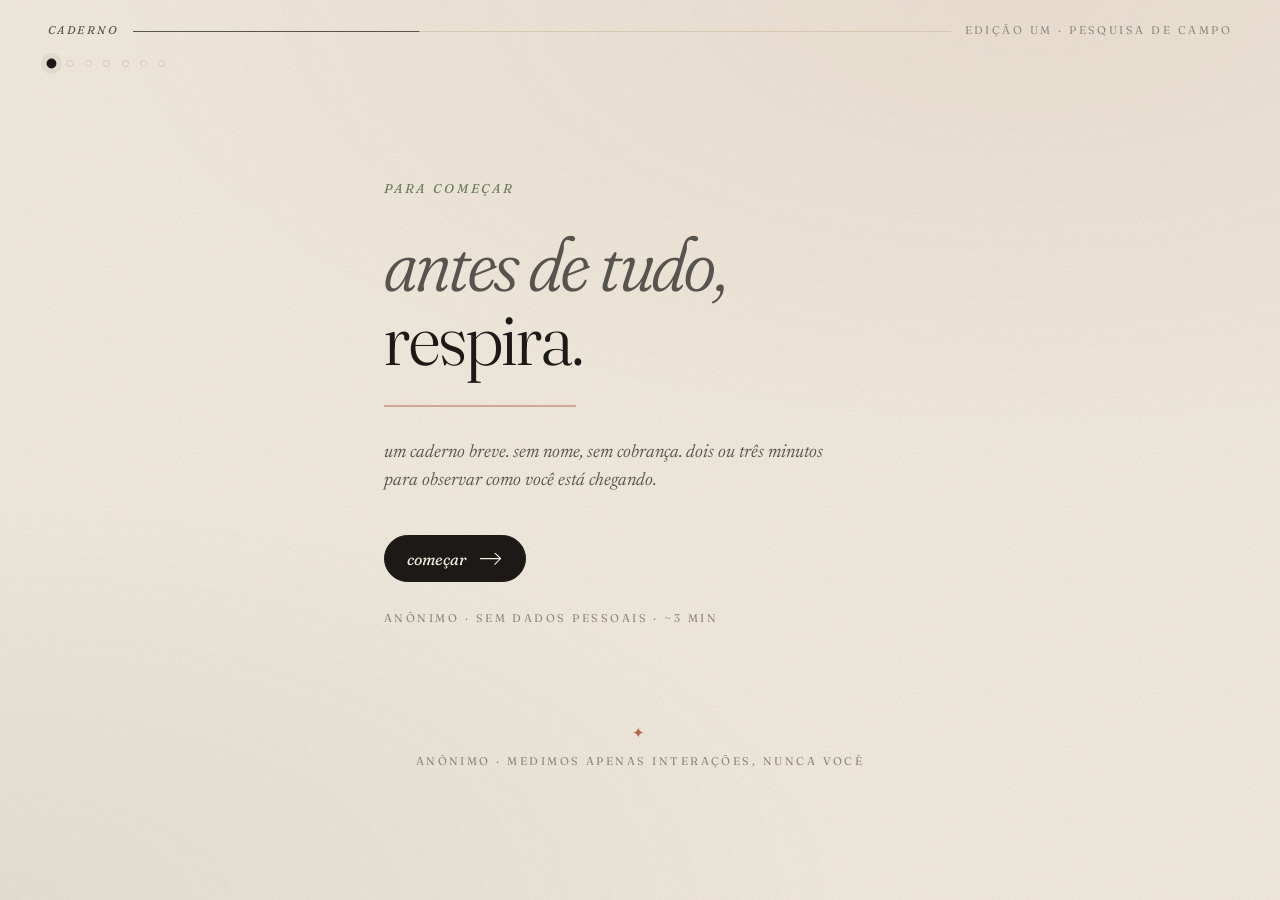
==== public/index.html @ 83b654bb "feat: add initial implementation of the caderno application with survey and public stats page - Crea" ====
<!DOCTYPE html>
<html lang="pt-BR">
<head>
  <meta charset="UTF-8" />
  <meta name="viewport" content="width=device-width, initial-scale=1.0, viewport-fit=cover" />
  <meta name="theme-color" content="#f4ede0" />
  <meta name="description" content="Um caderno breve para observar como você está chegando." />
  <meta name="referrer" content="no-referrer" />
  <title>caderno · como você está?</title>

  <link rel="icon" type="image/svg+xml" href="favicon.svg" />
  <link rel="mask-icon" href="favicon.svg" color="#b8654a" />

  <link rel="preconnect" href="https://fonts.googleapis.com" />
  <link rel="preconnect" href="https://fonts.gstatic.com" crossorigin />
  <link href="https://fonts.googleapis.com/css2?family=Fraunces:ital,opsz,wght,SOFT,WONK@0,9..144,300..900,30..100,0..1;1,9..144,300..900,30..100,0..1&family=Newsreader:ital,opsz,wght@0,6..72,300..600;1,6..72,300..600&display=swap" rel="stylesheet" />

  <link rel="stylesheet" href="css/style.css" />
</head>
<body>
  <div class="paper-grain" aria-hidden="true"></div>

  <header class="masthead" aria-hidden="true">
    <span class="masthead__title">caderno</span>
    <span class="masthead__rule"></span>
    <span class="masthead__edition">edição um · pesquisa de campo</span>
  </header>

  <nav class="chapters" aria-label="progresso">
    <ol>
      <li class="chapter chapter--active" data-chapter="0"></li>
      <li class="chapter" data-chapter="1"></li>
      <li class="chapter" data-chapter="2"></li>
      <li class="chapter" data-chapter="3"></li>
      <li class="chapter" data-chapter="4"></li>
      <li class="chapter" data-chapter="5"></li>
      <li class="chapter" data-chapter="6"></li>
    </ol>
  </nav>

  <main class="folio">

    <!-- 0 — acolhida -->
    <section class="leaf leaf--active leaf--welcome" data-step="0" aria-labelledby="welcome-h">
      <p class="welcome__overline">para começar</p>
      <h1 id="welcome-h" class="welcome__hed">
        <em>antes de tudo,</em><br />respira.
      </h1>
      <svg class="welcome__breath" viewBox="0 0 200 4" aria-hidden="true">
        <line x1="0" y1="2" x2="200" y2="2" />
      </svg>
      <p class="welcome__lede">
        um caderno breve. sem nome, sem cobrança. dois ou três minutos para observar como você está&nbsp;chegando.
      </p>
      <button class="quill" type="button" data-action="next">
        <span>começar</span>
        <svg viewBox="0 0 24 12" aria-hidden="true"><path d="M0 6 H22 M16 0 L22 6 L16 12" /></svg>
      </button>
      <p class="welcome__fineprint">anônimo &middot; sem dados pessoais &middot; ~3 min</p>
      <p class="welcome__return" hidden>
        <span aria-hidden="true">&#x2726;</span>
        <a href="coletivo.html" data-track="coletivo_return">ver o coletivo &mdash; acesso público</a>
      </p>
    </section>

    <!-- 1 — humor -->
    <section class="leaf" data-step="1" hidden aria-labelledby="q1-h">
      <header class="leaf__head">
        <span class="leaf__numeral">01</span>
        <h2 id="q1-h" class="leaf__hed">como você <em>chega</em> aqui hoje?</h2>
        <p class="leaf__lede">não pense demais. a primeira sensação serve.</p>
      </header>
      <fieldset class="ink-list" role="radiogroup" aria-labelledby="q1-h">
        <label class="ink">
          <input type="radio" name="q_mood" value="leve" />
          <span class="ink__title">leve</span>
          <span class="ink__gloss">como ar pela manhã</span>
        </label>
        <label class="ink">
          <input type="radio" name="q_mood" value="estavel" />
          <span class="ink__title">estável</span>
          <span class="ink__gloss">como chão firme</span>
        </label>
        <label class="ink">
          <input type="radio" name="q_mood" value="inquieto" />
          <span class="ink__title">inquieto</span>
          <span class="ink__gloss">como vento que não para</span>
        </label>
        <label class="ink">
          <input type="radio" name="q_mood" value="pesado" />
          <span class="ink__title">pesado</span>
          <span class="ink__gloss">como névoa baixa</span>
        </label>
        <label class="ink">
          <input type="radio" name="q_mood" value="apagado" />
          <span class="ink__title">apagado</span>
          <span class="ink__gloss">como brasa após a chuva</span>
        </label>
      </fieldset>
      <nav class="leaf__nav">
        <button class="quill quill--ghost" type="button" data-action="prev">
          <svg viewBox="0 0 24 12" aria-hidden="true"><path d="M24 6 H2 M8 0 L2 6 L8 12" /></svg>
          <span>voltar</span>
        </button>
        <button class="quill" type="button" data-action="next">
          <span>seguir</span>
          <svg viewBox="0 0 24 12" aria-hidden="true"><path d="M0 6 H22 M16 0 L22 6 L16 12" /></svg>
        </button>
      </nav>
    </section>

    <!-- 2 — temas -->
    <section class="leaf" data-step="2" hidden aria-labelledby="q2-h">
      <header class="leaf__head">
        <span class="leaf__numeral">02</span>
        <h2 id="q2-h" class="leaf__hed">nas últimas semanas, <em>o que tem aparecido?</em></h2>
        <p class="leaf__lede">pode escolher quantas quiser. ou nenhuma.</p>
      </header>
      <fieldset class="seeds" aria-label="o que tem aparecido">
        <label class="seed"><input type="checkbox" name="q_themes" value="ansiedade" /><span>ansiedade</span></label>
        <label class="seed"><input type="checkbox" name="q_themes" value="tristeza" /><span>tristeza</span></label>
        <label class="seed"><input type="checkbox" name="q_themes" value="cansaco" /><span>cansaço</span></label>
        <label class="seed"><input type="checkbox" name="q_themes" value="insonia" /><span>insônia</span></label>
        <label class="seed"><input type="checkbox" name="q_themes" value="vazio" /><span>sensação de vazio</span></label>
        <label class="seed"><input type="checkbox" name="q_themes" value="irritacao" /><span>irritação</span></label>
        <label class="seed"><input type="checkbox" name="q_themes" value="medo" /><span>medo</span></label>
        <label class="seed"><input type="checkbox" name="q_themes" value="solidao" /><span>solidão</span></label>
        <label class="seed"><input type="checkbox" name="q_themes" value="relacoes" /><span>dificuldade nas relações</span></label>
        <label class="seed"><input type="checkbox" name="q_themes" value="foco" /><span>falta de foco</span></label>
        <label class="seed"><input type="checkbox" name="q_themes" value="interesse" /><span>perda de interesse</span></label>
        <label class="seed"><input type="checkbox" name="q_themes" value="sentido" /><span>falta de sentido</span></label>
      </fieldset>
      <nav class="leaf__nav">
        <button class="quill quill--ghost" type="button" data-action="prev">
          <svg viewBox="0 0 24 12" aria-hidden="true"><path d="M24 6 H2 M8 0 L2 6 L8 12" /></svg>
          <span>voltar</span>
        </button>
        <button class="quill" type="button" data-action="next">
          <span>seguir</span>
          <svg viewBox="0 0 24 12" aria-hidden="true"><path d="M0 6 H22 M16 0 L22 6 L16 12" /></svg>
        </button>
      </nav>
    </section>

    <!-- 3 — tempo -->
    <section class="leaf" data-step="3" hidden aria-labelledby="q3-h">
      <header class="leaf__head">
        <span class="leaf__numeral">03</span>
        <h2 id="q3-h" class="leaf__hed">há quanto tempo <em>isso te acompanha?</em></h2>
        <p class="leaf__lede">uma estimativa basta.</p>
      </header>
      <fieldset class="ink-list" role="radiogroup" aria-labelledby="q3-h">
        <label class="ink">
          <input type="radio" name="q_time" value="dias" />
          <span class="ink__title">alguns dias</span>
          <span class="ink__gloss">é recente</span>
        </label>
        <label class="ink">
          <input type="radio" name="q_time" value="semanas" />
          <span class="ink__title">algumas semanas</span>
          <span class="ink__gloss">tem se repetido</span>
        </label>
        <label class="ink">
          <input type="radio" name="q_time" value="meses" />
          <span class="ink__title">alguns meses</span>
          <span class="ink__gloss">já entrou no cotidiano</span>
        </label>
        <label class="ink">
          <input type="radio" name="q_time" value="ano" />
          <span class="ink__title">mais de um ano</span>
          <span class="ink__gloss">é antigo conhecido</span>
        </label>
        <label class="ink">
          <input type="radio" name="q_time" value="incerto" />
          <span class="ink__title">preciso pensar</span>
          <span class="ink__gloss">não sei dizer</span>
        </label>
      </fieldset>
      <nav class="leaf__nav">
        <button class="quill quill--ghost" type="button" data-action="prev">
          <svg viewBox="0 0 24 12" aria-hidden="true"><path d="M24 6 H2 M8 0 L2 6 L8 12" /></svg>
          <span>voltar</span>
        </button>
        <button class="quill" type="button" data-action="next">
          <span>seguir</span>
          <svg viewBox="0 0 24 12" aria-hidden="true"><path d="M0 6 H22 M16 0 L22 6 L16 12" /></svg>
        </button>
      </nav>
    </section>

    <!-- 4 — palavra -->
    <section class="leaf" data-step="4" hidden aria-labelledby="q4-h">
      <header class="leaf__head">
        <span class="leaf__numeral">04</span>
        <h2 id="q4-h" class="leaf__hed">se pudesse <em>escolher uma palavra</em>, o que você procura aqui?</h2>
        <p class="leaf__lede">escreva o que vier. pode pular.</p>
      </header>
      <div class="margin-note">
        <input
          type="text"
          name="q_word"
          class="margin-note__input"
          placeholder="clareza, descanso, escuta…"
          maxlength="40"
          autocomplete="off"
          autocapitalize="none"
          spellcheck="false"
        />
        <span class="margin-note__rule"></span>
        <span class="margin-note__hint">uma palavra · máx. 40 letras</span>
      </div>
      <nav class="leaf__nav">
        <button class="quill quill--ghost" type="button" data-action="prev">
          <svg viewBox="0 0 24 12" aria-hidden="true"><path d="M24 6 H2 M8 0 L2 6 L8 12" /></svg>
          <span>voltar</span>
        </button>
        <button class="quill" type="button" data-action="next">
          <span>seguir</span>
          <svg viewBox="0 0 24 12" aria-hidden="true"><path d="M0 6 H22 M16 0 L22 6 L16 12" /></svg>
        </button>
      </nav>
    </section>

    <!-- 5 — já buscou ajuda -->
    <section class="leaf" data-step="5" hidden aria-labelledby="q5-h">
      <header class="leaf__head">
        <span class="leaf__numeral">05</span>
        <h2 id="q5-h" class="leaf__hed">você já <em>conversou</em> com alguém sobre isso?</h2>
      </header>
      <fieldset class="ink-list" role="radiogroup" aria-labelledby="q5-h">
        <label class="ink">
          <input type="radio" name="q_help" value="sim_segue" />
          <span class="ink__title">sim, e quero seguir</span>
          <span class="ink__gloss">já tenho um caminho</span>
        </label>
        <label class="ink">
          <input type="radio" name="q_help" value="sim_pausa" />
          <span class="ink__title">sim, mas não deu certo</span>
          <span class="ink__gloss">talvez tentar de outro jeito</span>
        </label>
        <label class="ink">
          <input type="radio" name="q_help" value="nao" />
          <span class="ink__title">não, é a primeira vez</span>
          <span class="ink__gloss">tudo bem, é por aqui mesmo</span>
        </label>
        <label class="ink">
          <input type="radio" name="q_help" value="pensando" />
          <span class="ink__title">estou pensando</span>
          <span class="ink__gloss">só observando por enquanto</span>
        </label>
      </fieldset>
      <nav class="leaf__nav">
        <button class="quill quill--ghost" type="button" data-action="prev">
          <svg viewBox="0 0 24 12" aria-hidden="true"><path d="M24 6 H2 M8 0 L2 6 L8 12" /></svg>
          <span>voltar</span>
        </button>
        <button class="quill" type="button" data-action="next">
          <span>concluir</span>
          <svg viewBox="0 0 24 12" aria-hidden="true"><path d="M0 6 H22 M16 0 L22 6 L16 12" /></svg>
        </button>
      </nav>
    </section>

    <!-- 6 — caminho -->
    <section class="leaf leaf--final" data-step="6" hidden aria-labelledby="route-h">
      <header class="leaf__head">
        <span class="leaf__ornament" aria-hidden="true">&#x273A;</span>
        <h2 id="route-h" class="leaf__hed">aqui está <em>um caminho.</em></h2>
        <p class="leaf__lede">baseado no que você compartilhou.</p>
      </header>
      <article class="card-route" aria-live="polite">
        <p class="card-route__kicker">indicação</p>
        <h3 class="card-route__title" id="route-title">plantão psicológico</h3>
        <p class="card-route__body" id="route-body">um espaço de escuta, gratuito, sem agendamento — atende em horário comercial no campus.</p>
        <p class="card-route__meta" id="route-meta">aberto a todos &middot; sem inscrição prévia</p>
        <div class="card-route__actions">
          <a href="#contato" class="quill" id="route-cta" data-track="route_cta">
            <span>conversar agora</span>
            <svg viewBox="0 0 24 12" aria-hidden="true"><path d="M0 6 H22 M16 0 L22 6 L16 12" /></svg>
          </a>
          <button class="quill quill--ghost" type="button" data-action="restart">
            <span>recomeçar</span>
          </button>
        </div>
        <p class="card-route__share">
          <span class="card-route__share-mark" aria-hidden="true">&#x2726;</span>
          <span>os dados desta pesquisa são públicos.</span>
          <a href="coletivo.html" data-track="coletivo_link">ver o coletivo &rarr;</a>
        </p>
      </article>
      <p class="closing">obrigado por <em>se ouvir.</em></p>
    </section>

  </main>

  <footer class="dust">
    <span class="dust__mark" aria-hidden="true">&#x2726;</span>
    <p>anônimo · medimos apenas interações, nunca você</p>
  </footer>

  <script src="js/main.js" defer></script>
</body>
</html>
---- public/css/style.css ----
/* =========================================================================
   caderno · pesquisa de campo
   ========================================================================= */

:root {
  --paper:       #f4ede0;
  --paper-deep:  #ebe1cf;
  --paper-edge:  #d4c8b0;
  --ink:         #1c1917;
  --ink-soft:    #57534e;
  --ink-faint:   #8c8478;
  --moss:        #6b7c5d;
  --moss-deep:   #4f5e44;
  --terra:       #b8654a;
  --gold:        #c8a050;

  --type-display: 'Fraunces', 'Iowan Old Style', 'Charter', Georgia, serif;
  --type-body:    'Newsreader', 'Iowan Old Style', 'Charter', Georgia, serif;

  --leaf-max:  38rem;
  --gutter:    clamp(1.5rem, 5vw, 3rem);
  --ease-leaf: cubic-bezier(0.22, 1, 0.36, 1);
  --ease-soft: cubic-bezier(0.4, 0, 0.2, 1);
}

*,
*::before,
*::after { box-sizing: border-box; }

html, body { margin: 0; padding: 0; }

html { -webkit-text-size-adjust: 100%; }

body {
  font-family: var(--type-body);
  font-size: 1.0625rem;
  line-height: 1.55;
  color: var(--ink);
  background: var(--paper);
  min-height: 100vh;
  min-height: 100dvh;
  position: relative;
  overflow-x: hidden;
  font-feature-settings: 'kern', 'liga', 'onum';
  font-variation-settings: 'opsz' 18, 'wght' 400;
  -webkit-font-smoothing: antialiased;
  text-rendering: optimizeLegibility;
}

::selection {
  background: var(--ink);
  color: var(--paper);
}

/* paper grain ------------------------------------------------------------- */
.paper-grain {
  position: fixed;
  inset: 0;
  pointer-events: none;
  z-index: 0;
  opacity: 0.16;
  mix-blend-mode: multiply;
  background-image: url("data:image/svg+xml;utf8,<svg xmlns='http://www.w3.org/2000/svg' viewBox='0 0 240 240'><filter id='n'><feTurbulence type='fractalNoise' baseFrequency='0.9' numOctaves='2' seed='3'/><feColorMatrix values='0 0 0 0 0.11  0 0 0 0 0.10  0 0 0 0 0.09  0 0 0 0.7 0'/></filter><rect width='240' height='240' filter='url(%23n)'/></svg>");
  background-size: 240px 240px;
}

body::before {
  content: '';
  position: fixed;
  inset: 0;
  pointer-events: none;
  z-index: 0;
  background:
    radial-gradient(120% 80% at 80% 0%, rgba(184, 101, 74, 0.07), transparent 60%),
    radial-gradient(120% 80% at 0% 100%, rgba(107, 124, 93, 0.08), transparent 55%);
}

/* masthead ---------------------------------------------------------------- */
.masthead {
  position: relative;
  z-index: 2;
  display: flex;
  align-items: center;
  gap: 0.85rem;
  padding: 1.4rem var(--gutter) 0;
  font-family: var(--type-display);
  font-size: 0.7rem;
  letter-spacing: 0.22em;
  text-transform: uppercase;
  color: var(--ink-faint);
  font-feature-settings: 'lnum';
}
.masthead__title {
  font-style: italic;
  font-variation-settings: 'opsz' 14, 'wght' 420, 'SOFT' 60;
  color: var(--ink-soft);
}
.masthead__rule {
  flex: 1;
  height: 1px;
  background: var(--paper-edge);
  position: relative;
}
.masthead__rule::after {
  content: '';
  position: absolute;
  inset: 0;
  background: var(--ink-soft);
  transform-origin: left;
  transform: scaleX(0);
  animation: rule-draw 1.4s 0.2s var(--ease-leaf) forwards;
}
@keyframes rule-draw { to { transform: scaleX(0.35); } }
.masthead__edition {
  font-variation-settings: 'opsz' 14, 'wght' 360;
}

/* chapter dots ------------------------------------------------------------ */
.chapters {
  position: relative;
  z-index: 2;
  padding: 1.25rem var(--gutter) 0;
}
.chapters ol {
  list-style: none;
  display: flex;
  gap: 0.7rem;
  margin: 0;
  padding: 0;
}
.chapter {
  width: 0.45rem;
  height: 0.45rem;
  border-radius: 50%;
  background: transparent;
  border: 1px solid var(--paper-edge);
  transition: all 0.5s var(--ease-leaf);
}
.chapter--past   { background: var(--moss); border-color: var(--moss); }
.chapter--active {
  background: var(--ink);
  border-color: var(--ink);
  transform: scale(1.4);
  box-shadow: 0 0 0 4px rgba(28, 25, 23, 0.05);
}

/* folio ------------------------------------------------------------------- */
.folio {
  position: relative;
  z-index: 1;
  padding: 2rem var(--gutter) 4rem;
  max-width: var(--leaf-max);
  margin: 0 auto;
  min-height: 70dvh;
}

/* leaves (steps) ---------------------------------------------------------- */
.leaf {
  display: none;
  animation: leaf-in 0.7s var(--ease-leaf) both;
}
.leaf--active { display: block; }
.leaf[hidden] { display: none; }

@keyframes leaf-in {
  from { opacity: 0; transform: translateY(14px); filter: blur(2px); }
  to   { opacity: 1; transform: none;             filter: none; }
}

/* welcome ----------------------------------------------------------------- */
.leaf--welcome { padding-top: clamp(2rem, 9vh, 5rem); }

.welcome__overline {
  font-family: var(--type-display);
  font-style: italic;
  font-size: 0.8rem;
  letter-spacing: 0.22em;
  text-transform: uppercase;
  color: var(--moss);
  margin: 0 0 1.75rem;
  font-variation-settings: 'opsz' 14, 'wght' 420, 'SOFT' 50;
  animation: fade-up 0.9s 0.1s var(--ease-leaf) both;
}

.welcome__hed {
  font-family: var(--type-display);
  font-size: clamp(2.75rem, 10vw, 4.75rem);
  line-height: 0.98;
  letter-spacing: -0.015em;
  margin: 0;
  font-variation-settings: 'opsz' 144, 'wght' 320, 'SOFT' 30;
  animation: fade-up 0.9s 0.25s var(--ease-leaf) both;
}
.welcome__hed em {
  font-style: italic;
  font-variation-settings: 'opsz' 144, 'wght' 320, 'SOFT' 80, 'WONK' 1;
  color: var(--ink-soft);
}

.welcome__breath {
  display: block;
  width: 100%;
  max-width: 12rem;
  height: 4px;
  margin: 1.75rem 0 2rem;
  overflow: visible;
}
.welcome__breath line {
  stroke: var(--terra);
  stroke-width: 1;
  stroke-dasharray: 200;
  stroke-dashoffset: 200;
  transform-origin: left center;
  animation:
    breath-draw 1.6s 0.6s var(--ease-leaf) forwards,
    breath-pulse 5s 2.4s ease-in-out infinite alternate;
}
@keyframes breath-draw  { to { stroke-dashoffset: 0; } }
@keyframes breath-pulse {
  0%   { transform: scaleX(0.92); opacity: 0.7; }
  100% { transform: scaleX(1);    opacity: 1;   }
}

.welcome__lede {
  font-family: var(--type-body);
  font-style: italic;
  font-size: 1.125rem;
  font-variation-settings: 'opsz' 32, 'wght' 380;
  color: var(--ink-soft);
  max-width: 28rem;
  margin: 0 0 2.5rem;
  animation: fade-up 0.9s 0.45s var(--ease-leaf) both;
}

.welcome__fineprint {
  font-family: var(--type-display);
  font-size: 0.7rem;
  letter-spacing: 0.22em;
  text-transform: uppercase;
  color: var(--ink-faint);
  margin: 1.75rem 0 0;
  font-variation-settings: 'opsz' 14, 'wght' 380;
  animation: fade-up 0.9s 0.75s var(--ease-leaf) both;
}

.leaf--welcome .quill {
  animation: fade-up 0.9s 0.6s var(--ease-leaf) both;
}

@keyframes fade-up {
  from { opacity: 0; transform: translateY(10px); }
  to   { opacity: 1; transform: none; }
}

/* quill (button) ---------------------------------------------------------- */
.quill {
  display: inline-flex;
  align-items: center;
  gap: 0.85rem;
  padding: 0.78rem 1.4rem;
  font-family: var(--type-display);
  font-size: 1rem;
  font-style: italic;
  font-variation-settings: 'opsz' 24, 'wght' 400, 'SOFT' 60;
  color: var(--paper);
  background: var(--ink);
  border: 1px solid var(--ink);
  border-radius: 999px;
  text-decoration: none;
  cursor: pointer;
  transition: transform 0.4s var(--ease-leaf), background 0.4s var(--ease-leaf), border-color 0.4s var(--ease-leaf), color 0.3s ease;
  position: relative;
  user-select: none;
  -webkit-tap-highlight-color: transparent;
}
.quill:hover {
  transform: translateY(-1px);
  background: var(--moss-deep);
  border-color: var(--moss-deep);
}
.quill:active { transform: translateY(0); }
.quill svg {
  width: 1.4rem;
  height: 0.7rem;
  stroke: currentColor;
  stroke-width: 1.2;
  stroke-linecap: square;
  stroke-linejoin: miter;
  fill: none;
  transition: transform 0.45s var(--ease-leaf);
}
.quill:hover svg { transform: translateX(5px); }

.quill--ghost {
  background: transparent;
  color: var(--ink-soft);
  border-color: transparent;
  padding: 0.78rem 0.6rem;
}
.quill--ghost:hover {
  background: transparent;
  border-color: transparent;
  color: var(--ink);
  transform: none;
}
.quill--ghost:hover svg { transform: translateX(-5px); }
.quill--ghost svg { transition: transform 0.45s var(--ease-leaf); }

.quill[disabled],
.quill[aria-disabled='true'] {
  opacity: 0.32;
  cursor: not-allowed;
  pointer-events: none;
}

/* leaf head --------------------------------------------------------------- */
.leaf__head { margin-bottom: 2.25rem; }

.leaf__numeral {
  display: inline-flex;
  align-items: center;
  font-family: var(--type-display);
  font-size: 0.78rem;
  letter-spacing: 0.28em;
  color: var(--terra);
  font-variation-settings: 'opsz' 14, 'wght' 460;
  font-feature-settings: 'lnum';
  margin-bottom: 1.25rem;
  text-transform: uppercase;
}
.leaf__numeral::before {
  content: '';
  display: inline-block;
  width: 1.6rem;
  height: 1px;
  background: currentColor;
  margin-right: 0.7rem;
  transform-origin: left;
  animation: rule-grow 0.7s 0.15s var(--ease-leaf) both;
}
@keyframes rule-grow {
  from { transform: scaleX(0); }
  to   { transform: scaleX(1); }
}

.leaf__hed {
  font-family: var(--type-display);
  font-size: clamp(1.75rem, 5.8vw, 2.65rem);
  line-height: 1.08;
  margin: 0 0 1rem;
  font-variation-settings: 'opsz' 96, 'wght' 360, 'SOFT' 40;
  letter-spacing: -0.008em;
  color: var(--ink);
}
.leaf__hed em {
  font-style: italic;
  font-variation-settings: 'opsz' 96, 'wght' 360, 'SOFT' 80, 'WONK' 1;
  color: var(--moss-deep);
}

.leaf__lede {
  font-family: var(--type-body);
  font-style: italic;
  font-size: 1.05rem;
  color: var(--ink-soft);
  max-width: 30rem;
  margin: 0;
  font-variation-settings: 'opsz' 24, 'wght' 380;
}

.leaf__ornament {
  display: block;
  font-family: var(--type-display);
  font-size: 1.6rem;
  color: var(--terra);
  margin-bottom: 1rem;
  font-variant-emoji: text;
  animation: ornament-spin 1.2s var(--ease-leaf) both;
}
@keyframes ornament-spin {
  from { opacity: 0; transform: rotate(-180deg) scale(0.4); }
  to   { opacity: 1; transform: rotate(0)        scale(1);   }
}

/* ink list (radio) -------------------------------------------------------- */
.ink-list {
  border: none;
  padding: 0;
  margin: 0 0 2.5rem;
  display: flex;
  flex-direction: column;
}

.ink {
  position: relative;
  padding: 1.15rem 0.5rem 1.15rem 0;
  border-bottom: 1px solid var(--paper-edge);
  cursor: pointer;
  display: flex;
  align-items: baseline;
  justify-content: space-between;
  gap: 1rem;
  transition: padding 0.35s var(--ease-leaf), background 0.35s var(--ease-leaf);
  -webkit-tap-highlight-color: transparent;
}
.ink:first-child { border-top: 1px solid var(--paper-edge); }
.ink input {
  position: absolute;
  opacity: 0;
  pointer-events: none;
}

.ink__title {
  font-family: var(--type-display);
  font-size: clamp(1.25rem, 4.4vw, 1.55rem);
  line-height: 1.15;
  font-variation-settings: 'opsz' 36, 'wght' 380, 'SOFT' 40;
  color: var(--ink);
  flex: 1;
  transition: transform 0.35s var(--ease-leaf), color 0.3s ease, font-variation-settings 0.4s ease;
}
.ink__gloss {
  font-family: var(--type-body);
  font-style: italic;
  font-size: 0.92rem;
  color: var(--ink-faint);
  font-variation-settings: 'opsz' 18, 'wght' 360;
  text-align: right;
  white-space: nowrap;
  transition: color 0.3s ease;
}

.ink:hover .ink__title {
  color: var(--moss-deep);
  transform: translateX(6px);
}

.ink:has(input:checked) {
  padding-left: 1.6rem;
}
.ink:has(input:checked)::before {
  content: '';
  position: absolute;
  left: 0;
  top: 50%;
  transform: translateY(-50%);
  width: 0.55rem;
  height: 0.55rem;
  background: var(--terra);
  border-radius: 50%;
  box-shadow: 0 0 0 3px rgba(184, 101, 74, 0.12);
  animation: dot-pop 0.4s var(--ease-leaf) both;
}
@keyframes dot-pop {
  from { transform: translateY(-50%) scale(0); }
  to   { transform: translateY(-50%) scale(1); }
}
.ink:has(input:checked) .ink__title {
  font-style: italic;
  font-variation-settings: 'opsz' 36, 'wght' 420, 'SOFT' 80, 'WONK' 1;
  color: var(--moss-deep);
  transform: none;
}
.ink:has(input:checked) .ink__gloss {
  color: var(--terra);
}

.ink input:focus-visible ~ .ink__title,
.ink:focus-within .ink__title {
  outline: 2px dashed var(--terra);
  outline-offset: 6px;
  border-radius: 2px;
}

/* seeds (multi-select) ---------------------------------------------------- */
.seeds {
  border: none;
  padding: 0;
  margin: 0 0 2.5rem;
  display: flex;
  flex-wrap: wrap;
  gap: 0.55rem;
}
.seed {
  position: relative;
  cursor: pointer;
  -webkit-tap-highlight-color: transparent;
}
.seed input {
  position: absolute;
  opacity: 0;
  pointer-events: none;
}
.seed span {
  display: inline-block;
  padding: 0.6rem 1.05rem;
  border: 1px solid var(--paper-edge);
  border-radius: 999px;
  font-family: var(--type-body);
  font-size: 0.95rem;
  color: var(--ink-soft);
  background: rgba(255, 255, 255, 0.25);
  transition: all 0.3s var(--ease-leaf);
  font-variation-settings: 'opsz' 22, 'wght' 380;
  white-space: nowrap;
}
.seed:hover span {
  border-color: var(--ink-soft);
  color: var(--ink);
  transform: translateY(-1px);
}
.seed input:checked + span {
  background: var(--ink);
  color: var(--paper);
  border-color: var(--ink);
  font-style: italic;
  font-variation-settings: 'opsz' 22, 'wght' 380, 'SOFT' 50, 'WONK' 1;
}
.seed input:focus-visible + span {
  outline: 2px dashed var(--terra);
  outline-offset: 3px;
}

/* margin note (text) ------------------------------------------------------ */
.margin-note {
  margin: 1.5rem 0 2.75rem;
  position: relative;
}
.margin-note__input {
  width: 100%;
  border: none;
  background: transparent;
  font-family: var(--type-display);
  font-style: italic;
  font-size: clamp(1.5rem, 6.2vw, 2.25rem);
  font-variation-settings: 'opsz' 60, 'wght' 360, 'SOFT' 60;
  color: var(--ink);
  padding: 0.6rem 0;
  outline: none;
  letter-spacing: -0.005em;
  -webkit-appearance: none;
}
.margin-note__input::placeholder {
  color: var(--ink-faint);
  font-style: italic;
  opacity: 0.7;
}
.margin-note__input:focus + .margin-note__rule {
  background: var(--terra);
}
.margin-note__rule {
  display: block;
  height: 1px;
  background: var(--ink-soft);
  width: 100%;
  margin-top: 0.4rem;
  transition: background 0.4s var(--ease-leaf);
}
.margin-note__hint {
  font-family: var(--type-display);
  font-size: 0.7rem;
  letter-spacing: 0.22em;
  text-transform: uppercase;
  color: var(--ink-faint);
  margin-top: 0.7rem;
  display: block;
  font-variation-settings: 'opsz' 14, 'wght' 380;
}

/* leaf nav ---------------------------------------------------------------- */
.leaf__nav {
  display: flex;
  align-items: center;
  margin-top: 1rem;
  gap: 0.5rem;
}
.leaf__nav .quill--ghost { margin-right: auto; }
.leaf__nav .quill:not(.quill--ghost) { margin-left: auto; }

/* shake on invalid -------------------------------------------------------- */
.shake { animation: shake 0.4s var(--ease-soft) both; }
@keyframes shake {
  0%, 100% { transform: translateX(0); }
  20%      { transform: translateX(-5px); }
  50%      { transform: translateX(5px); }
  80%      { transform: translateX(-2px); }
}

/* final route card -------------------------------------------------------- */
.card-route {
  position: relative;
  background: var(--paper-deep);
  border: 1px solid var(--paper-edge);
  border-radius: 2px;
  padding: 2rem 1.75rem 1.75rem;
  margin: 2rem 0 0;
  box-shadow:
    0 1px 0 rgba(28, 25, 23, 0.04),
    0 12px 40px -24px rgba(28, 25, 23, 0.18);
  animation: leaf-in 0.8s 0.15s var(--ease-leaf) both;
}
.card-route::before {
  content: '';
  position: absolute;
  top: -1px; left: 1.5rem; right: 1.5rem;
  height: 3px;
  background: var(--terra);
}
.card-route::after {
  content: '✦';
  position: absolute;
  top: -0.7rem; right: 1.25rem;
  font-family: var(--type-display);
  font-size: 0.9rem;
  color: var(--terra);
  background: var(--paper);
  padding: 0 0.4rem;
  font-variant-emoji: text;
}

.card-route__kicker {
  font-family: var(--type-display);
  font-size: 0.7rem;
  letter-spacing: 0.28em;
  text-transform: uppercase;
  color: var(--terra);
  margin: 0 0 0.85rem;
  font-variation-settings: 'opsz' 14, 'wght' 480;
}
.card-route__title {
  font-family: var(--type-display);
  font-size: clamp(1.5rem, 5.4vw, 2.1rem);
  line-height: 1.1;
  margin: 0 0 0.75rem;
  font-variation-settings: 'opsz' 60, 'wght' 380, 'SOFT' 40;
  color: var(--ink);
}
.card-route__body {
  font-family: var(--type-body);
  font-size: 1.02rem;
  color: var(--ink-soft);
  margin: 0 0 0.75rem;
  max-width: 32rem;
  font-variation-settings: 'opsz' 24, 'wght' 380;
}
.card-route__meta {
  font-family: var(--type-display);
  font-style: italic;
  font-size: 0.85rem;
  color: var(--ink-faint);
  margin: 0 0 1.75rem;
  font-variation-settings: 'opsz' 18, 'wght' 380, 'SOFT' 60;
}
.card-route__actions {
  display: flex;
  gap: 0.4rem;
  align-items: center;
  flex-wrap: wrap;
}

.closing {
  font-family: var(--type-display);
  font-size: clamp(1.25rem, 4.5vw, 1.6rem);
  font-style: italic;
  text-align: center;
  color: var(--ink-soft);
  margin: 4rem 0 0;
  font-variation-settings: 'opsz' 36, 'wght' 360, 'SOFT' 70, 'WONK' 1;
  animation: fade-up 0.9s 0.6s var(--ease-leaf) both;
}
.closing em {
  color: var(--terra);
  font-variation-settings: 'opsz' 36, 'wght' 380, 'SOFT' 80, 'WONK' 1;
}

/* dust (footer) ----------------------------------------------------------- */
.dust {
  position: relative;
  z-index: 2;
  padding: 1.5rem var(--gutter) 2.75rem;
  text-align: center;
  font-family: var(--type-display);
  font-size: 0.7rem;
  letter-spacing: 0.22em;
  text-transform: uppercase;
  color: var(--ink-faint);
  font-variation-settings: 'opsz' 14, 'wght' 380;
}
.dust p { margin: 0; }
.dust__mark {
  display: block;
  margin-bottom: 0.55rem;
  color: var(--terra);
  font-size: 0.95rem;
  font-variant-emoji: text;
}

/* responsive -------------------------------------------------------------- */
@media (max-width: 480px) {
  .ink {
    flex-direction: column;
    align-items: flex-start;
    gap: 0.2rem;
  }
  .ink__gloss { text-align: left; white-space: normal; }
  .leaf__nav  { gap: 0.25rem; }
  .leaf__nav .quill { padding: 0.7rem 1.1rem; font-size: 0.95rem; }
  .leaf__nav .quill--ghost { padding: 0.7rem 0.4rem; }
  .card-route { padding: 1.75rem 1.4rem 1.4rem; }
}

@media (min-width: 880px) {
  .leaf__numeral {
    position: absolute;
    transform: translateX(calc(-100% - 1.5rem));
    margin-bottom: 0;
    padding-top: 0.75rem;
  }
  .leaf__numeral::before { display: none; }
  .leaf__head { position: relative; }
}

/* prefers-reduced-motion -------------------------------------------------- */
@media (prefers-reduced-motion: reduce) {
  *,
  *::before,
  *::after {
    animation-duration: 0.001ms !important;
    animation-iteration-count: 1 !important;
    transition-duration: 0.001ms !important;
  }
}

/* =========================================================================
   welcome — return-visitor link (revealed by JS)
   ========================================================================= */
.welcome__return {
  font-family: var(--type-display);
  font-style: italic;
  font-size: 0.92rem;
  color: var(--ink-soft);
  margin: 1.6rem 0 0;
  font-variation-settings: 'opsz' 22, 'wght' 380, 'SOFT' 60;
  display: flex;
  align-items: center;
  gap: 0.55rem;
  animation: fade-up 0.9s 0.95s var(--ease-leaf) both;
}
.welcome__return[hidden] { display: none; }
.welcome__return > span:first-child {
  color: var(--terra);
  font-variant-emoji: text;
  font-size: 0.85rem;
}
.welcome__return a {
  color: var(--ink);
  text-decoration: none;
  border-bottom: 1px solid var(--ink-faint);
  padding-bottom: 1px;
  transition: border-color 0.3s ease, color 0.3s ease;
}
.welcome__return a:hover {
  color: var(--terra);
  border-color: var(--terra);
}

/* =========================================================================
   card-route — public-data share line
   ========================================================================= */
.card-route__share {
  margin: 1.5rem 0 0;
  padding: 1.1rem 0 0;
  border-top: 1px dashed var(--paper-edge);
  display: flex;
  align-items: center;
  gap: 0.55rem;
  flex-wrap: wrap;
  font-family: var(--type-display);
  font-style: italic;
  font-size: 0.92rem;
  color: var(--ink-soft);
  font-variation-settings: 'opsz' 22, 'wght' 380, 'SOFT' 60;
}
.card-route__share-mark {
  color: var(--terra);
  font-style: normal;
  font-variant-emoji: text;
  font-size: 0.85rem;
}
.card-route__share a {
  color: var(--terra);
  text-decoration: none;
  border-bottom: 1px solid currentColor;
  padding-bottom: 1px;
  transition: color 0.3s ease, border-color 0.3s ease;
}
.card-route__share a:hover {
  color: var(--moss-deep);
  border-color: var(--moss-deep);
}

/* =========================================================================
   coletivo · public data page
   ========================================================================= */

.folio--wide { max-width: 44rem; }

.bulletin-lede {
  padding-top: clamp(1.5rem, 6vh, 4rem);
  margin-bottom: 4rem;
  animation: leaf-in 0.9s 0.05s var(--ease-leaf) both;
}

.bulletin__overline {
  font-family: var(--type-display);
  font-style: italic;
  font-size: 0.8rem;
  letter-spacing: 0.22em;
  text-transform: uppercase;
  color: var(--moss);
  margin: 0 0 1.25rem;
  font-variation-settings: 'opsz' 14, 'wght' 420, 'SOFT' 50;
}

.bulletin__hed {
  font-family: var(--type-display);
  font-size: clamp(2.25rem, 8vw, 4rem);
  line-height: 1.05;
  letter-spacing: -0.012em;
  margin: 0 0 1.5rem;
  font-variation-settings: 'opsz' 144, 'wght' 320, 'SOFT' 30;
  color: var(--ink);
}
.bulletin__hed em {
  font-style: italic;
  font-variation-settings: 'opsz' 144, 'wght' 320, 'SOFT' 80, 'WONK' 1;
  color: var(--terra);
}
.bulletin__count {
  font-variation-settings: 'opsz' 144, 'wght' 280, 'SOFT' 50;
  color: var(--moss-deep);
  font-feature-settings: 'lnum';
  letter-spacing: -0.025em;
}

.bulletin__lede {
  font-family: var(--type-body);
  font-style: italic;
  font-size: 1.1rem;
  line-height: 1.5;
  color: var(--ink-soft);
  margin: 0;
  max-width: 30rem;
  font-variation-settings: 'opsz' 32, 'wght' 380;
}

.bulletin {
  margin-bottom: 4rem;
  position: relative;
  animation: leaf-in 0.8s var(--ease-leaf) both;
}
section.bulletin:nth-of-type(2) { animation-delay: 0.30s; }
section.bulletin:nth-of-type(3) { animation-delay: 0.45s; }
section.bulletin:nth-of-type(4) { animation-delay: 0.60s; }
section.bulletin:nth-of-type(5) { animation-delay: 0.75s; }

.bulletin::before {
  content: '';
  display: block;
  width: 2.5rem;
  height: 1px;
  background: var(--terra);
  margin-bottom: 1.5rem;
}

.bulletin__section {
  font-family: var(--type-display);
  font-size: clamp(1.4rem, 4vw, 1.85rem);
  font-style: italic;
  font-variation-settings: 'opsz' 60, 'wght' 380, 'SOFT' 50, 'WONK' 1;
  margin: 0 0 0.4rem;
  color: var(--ink);
}
.bulletin__sub {
  font-family: var(--type-display);
  font-size: 0.78rem;
  letter-spacing: 0.22em;
  text-transform: uppercase;
  color: var(--ink-faint);
  margin: 0 0 2rem;
  font-variation-settings: 'opsz' 14, 'wght' 380;
}

/* horizontal bars --------------------------------------------------------- */
.bars { display: flex; flex-direction: column; gap: 0.85rem; }

.bar {
  display: flex;
  align-items: center;
  gap: 1rem;
}
.bar__label {
  flex: 0 0 auto;
  min-width: 7rem;
  max-width: 14rem;
  font-family: var(--type-display);
  font-size: 1.05rem;
  font-variation-settings: 'opsz' 24, 'wght' 380, 'SOFT' 40;
  color: var(--ink);
}
.bar__track {
  flex: 1 1 0;
  min-width: 0;
  height: 1.55rem;
  background: var(--paper-deep);
  border-radius: 1px;
  overflow: hidden;
  position: relative;
  border: 1px solid var(--paper-edge);
}
.bar__fill {
  display: block;
  height: 100%;
  width: 0;
  background: var(--accent, var(--moss-deep));
  --pct: 0%;
  animation: bar-grow 1.4s var(--ease-leaf) both;
  position: relative;
}
.bar__fill::after {
  content: '';
  position: absolute;
  inset: 0;
  background: repeating-linear-gradient(
    -45deg,
    transparent 0 6px,
    rgba(255, 255, 255, 0.05) 6px 12px
  );
  pointer-events: none;
}
@keyframes bar-grow { to { width: var(--pct); } }
.bar__pct {
  flex: 0 0 auto;
  min-width: 3.4rem;
  text-align: right;
  font-family: var(--type-display);
  font-size: 1.1rem;
  font-feature-settings: 'lnum';
  font-variation-settings: 'opsz' 36, 'wght' 380, 'SOFT' 50;
  color: var(--ink);
}
.bar__pct i {
  font-style: normal;
  color: var(--ink-faint);
  margin-left: 0.15rem;
  font-size: 0.72em;
}

/* top list (numbered ranking) -------------------------------------------- */
.top-list {
  list-style: none;
  margin: 0;
  padding: 0;
}
.top-list li {
  display: grid;
  grid-template-columns: 2.4rem 1fr auto;
  gap: 1rem;
  align-items: baseline;
  padding: 0.95rem 0;
  border-bottom: 1px dashed var(--paper-edge);
}
.top-list li:first-child { border-top: 1px dashed var(--paper-edge); }
.top__num {
  font-family: var(--type-display);
  font-feature-settings: 'lnum';
  font-size: 0.78rem;
  letter-spacing: 0.22em;
  color: var(--terra);
  font-variation-settings: 'opsz' 14, 'wght' 460;
}
.top__label {
  font-family: var(--type-display);
  font-size: clamp(1.1rem, 3.5vw, 1.3rem);
  font-style: italic;
  font-variation-settings: 'opsz' 36, 'wght' 380, 'SOFT' 60, 'WONK' 1;
  color: var(--ink);
}
.top__pct {
  font-family: var(--type-display);
  font-size: 1.05rem;
  font-feature-settings: 'lnum';
  font-variation-settings: 'opsz' 24, 'wght' 380;
  color: var(--ink);
}
.top__pct i {
  font-style: normal;
  color: var(--ink-faint);
  margin-left: 0.15rem;
  font-size: 0.75em;
}

/* hour ribbon (24-tick mini bar chart) ----------------------------------- */
.ribbon {
  display: grid;
  grid-template-columns: repeat(24, 1fr);
  gap: 0.18rem;
  height: 5.5rem;
  align-items: end;
  padding: 0.5rem 0 0.4rem;
  border-bottom: 1px solid var(--paper-edge);
}
.tick {
  display: block;
  width: 100%;
  height: 0;
  --h: 2%;
  background: linear-gradient(to top, var(--moss-deep), var(--moss));
  border-radius: 1px 1px 0 0;
  animation: tick-grow 0.9s var(--ease-leaf) both;
}
@keyframes tick-grow { to { height: var(--h); } }

.ribbon-axis {
  list-style: none;
  margin: 0.4rem 0 0;
  padding: 0;
  display: grid;
  grid-template-columns: repeat(4, 1fr);
  font-family: var(--type-display);
  font-feature-settings: 'lnum';
  font-size: 0.72rem;
  letter-spacing: 0.22em;
  color: var(--ink-faint);
}
.ribbon-axis li:nth-child(1) { text-align: left; }
.ribbon-axis li:nth-child(2) { text-align: center; }
.ribbon-axis li:nth-child(3) { text-align: center; }
.ribbon-axis li:nth-child(4) { text-align: right; }

/* footnote / nav ---------------------------------------------------------- */
.bulletin__footnote {
  font-family: var(--type-body);
  font-style: italic;
  font-size: 0.95rem;
  line-height: 1.55;
  color: var(--ink-faint);
  margin: 4.5rem 0 1rem;
  padding: 1.5rem 0 0;
  border-top: 1px dashed var(--paper-edge);
  font-variation-settings: 'opsz' 18, 'wght' 360;
  max-width: 32rem;
}
.bulletin__nav { margin: 2rem 0 0; }

.masthead__title--link {
  color: var(--ink-soft);
  text-decoration: none;
  transition: color 0.3s ease;
}
.masthead__title--link:hover { color: var(--terra); }

/* mobile responsiveness for bulletin ------------------------------------- */
@media (max-width: 540px) {
  .bar {
    display: grid;
    grid-template-columns: 1fr auto;
    grid-template-rows: auto auto;
    column-gap: 1rem;
    row-gap: 0.3rem;
    align-items: baseline;
  }
  .bar__label {
    grid-column: 1; grid-row: 1;
    min-width: 0; max-width: none;
  }
  .bar__pct  { grid-column: 2; grid-row: 1; }
  .bar__track { grid-column: 1 / -1; grid-row: 2; }

  .top-list li {
    grid-template-columns: 2rem 1fr auto;
    column-gap: 0.75rem;
  }

  .ribbon { height: 4.5rem; }
}
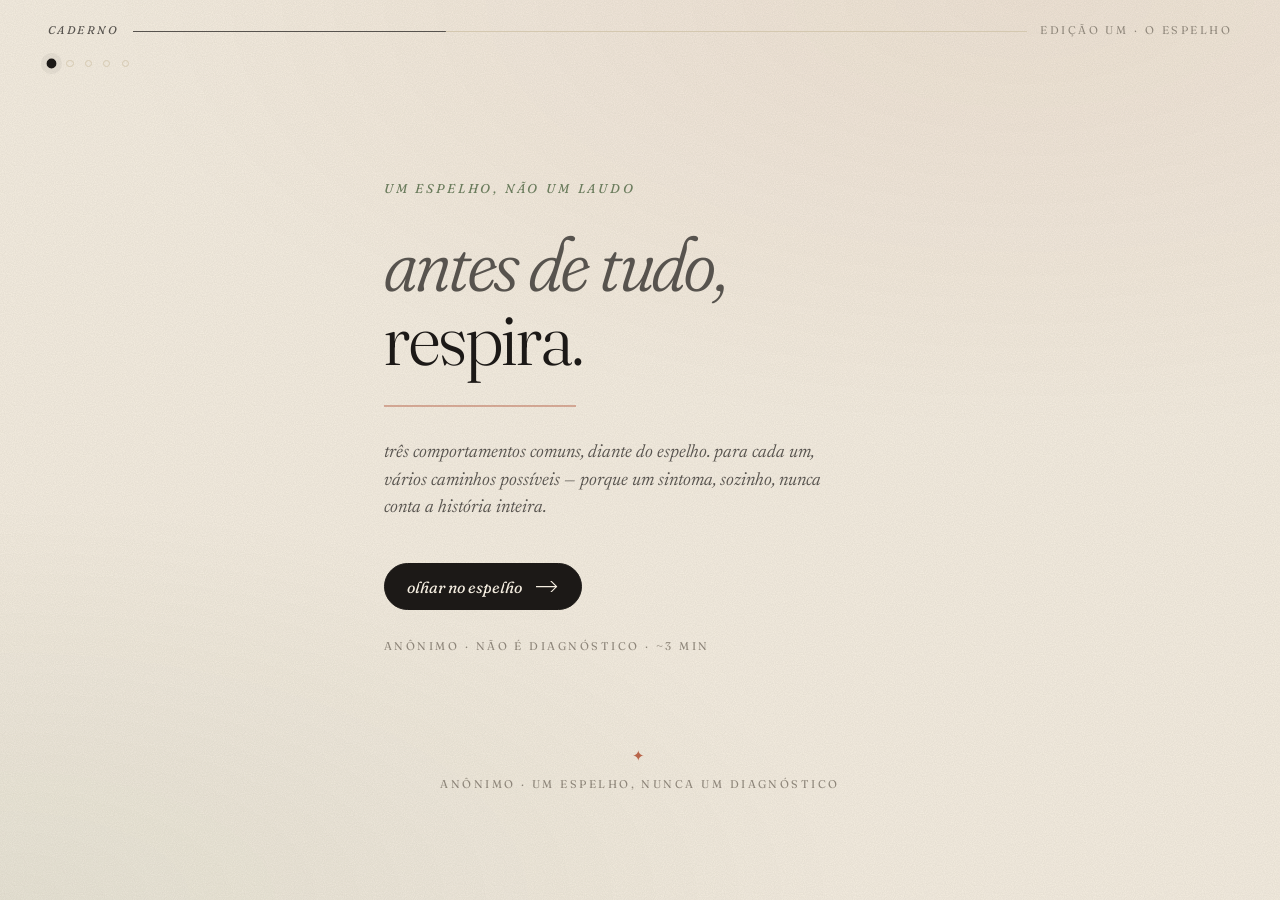
==== commit 68c8e6c4: "feat: transforma o caderno na peça "O Espelho" e expande o README Adapta o frontend ao material vali" ====
--- a/public/index.html
+++ b/public/index.html
@@ -4,9 +4,19 @@
   <meta charset="UTF-8" />
   <meta name="viewport" content="width=device-width, initial-scale=1.0, viewport-fit=cover" />
   <meta name="theme-color" content="#f4ede0" />
-  <meta name="description" content="Um caderno breve para observar como você está chegando." />
+  <meta name="description" content="O Espelho — três comportamentos comuns e os muitos caminhos por trás de cada um. Um exercício de curiosidade sobre si, não um diagnóstico." />
   <meta name="referrer" content="no-referrer" />
-  <title>caderno · como você está?</title>
+
+  <meta property="og:type"        content="website" />
+  <meta property="og:title"       content="caderno · o espelho" />
+  <meta property="og:description" content="Três perguntas diante do espelho. Um sintoma isolado é só uma peça de um quebra-cabeça de mil peças." />
+  <meta property="og:locale"      content="pt_BR" />
+  <meta property="og:site_name"   content="caderno" />
+  <meta name="twitter:card"        content="summary" />
+  <meta name="twitter:title"       content="caderno · o espelho" />
+  <meta name="twitter:description" content="Três perguntas diante do espelho — um exercício de curiosidade, não um laudo." />
+
+  <title>caderno · o espelho</title>
 
   <link rel="icon" type="image/svg+xml" href="favicon.svg" />
   <link rel="mask-icon" href="favicon.svg" color="#b8654a" />
@@ -23,7 +33,7 @@
   <header class="masthead" aria-hidden="true">
     <span class="masthead__title">caderno</span>
     <span class="masthead__rule"></span>
-    <span class="masthead__edition">edição um · pesquisa de campo</span>
+    <span class="masthead__edition">edição um · o espelho</span>
   </header>
 
   <nav class="chapters" aria-label="progresso">
@@ -33,8 +43,6 @@
       <li class="chapter" data-chapter="2"></li>
       <li class="chapter" data-chapter="3"></li>
       <li class="chapter" data-chapter="4"></li>
-      <li class="chapter" data-chapter="5"></li>
-      <li class="chapter" data-chapter="6"></li>
     </ol>
   </nav>
 
@@ -42,7 +50,7 @@
 
     <!-- 0 — acolhida -->
     <section class="leaf leaf--active leaf--welcome" data-step="0" aria-labelledby="welcome-h">
-      <p class="welcome__overline">para começar</p>
+      <p class="welcome__overline">um espelho, não um laudo</p>
       <h1 id="welcome-h" class="welcome__hed">
         <em>antes de tudo,</em><br />respira.
       </h1>
@@ -50,232 +58,232 @@
         <line x1="0" y1="2" x2="200" y2="2" />
       </svg>
       <p class="welcome__lede">
-        um caderno breve. sem nome, sem cobrança. dois ou três minutos para observar como você está&nbsp;chegando.
+        três comportamentos comuns, diante do espelho. para cada um, vários caminhos possíveis — porque um sintoma, sozinho, nunca conta a história&nbsp;inteira.
       </p>
       <button class="quill" type="button" data-action="next">
-        <span>começar</span>
+        <span>olhar no espelho</span>
         <svg viewBox="0 0 24 12" aria-hidden="true"><path d="M0 6 H22 M16 0 L22 6 L16 12" /></svg>
       </button>
-      <p class="welcome__fineprint">anônimo &middot; sem dados pessoais &middot; ~3 min</p>
+      <p class="welcome__fineprint">anônimo &middot; não é diagnóstico &middot; ~3 min</p>
       <p class="welcome__return" hidden>
         <span aria-hidden="true">&#x2726;</span>
         <a href="coletivo.html" data-track="coletivo_return">ver o coletivo &mdash; acesso público</a>
       </p>
     </section>
 
-    <!-- 1 — humor -->
-    <section class="leaf" data-step="1" hidden aria-labelledby="q1-h">
+    <!-- 1 — sintoma: prefiro ficar sozinho -->
+    <section class="leaf" data-step="1" hidden aria-labelledby="s1-h">
       <header class="leaf__head">
-        <span class="leaf__numeral">01</span>
-        <h2 id="q1-h" class="leaf__hed">como você <em>chega</em> aqui hoje?</h2>
-        <p class="leaf__lede">não pense demais. a primeira sensação serve.</p>
+        <span class="leaf__numeral">o sintoma 01</span>
+        <h2 id="s1-h" class="leaf__hed">&ldquo;Prefiro ficar <em>sozinho</em>(a)&rdquo;</h2>
       </header>
-      <fieldset class="ink-list" role="radiogroup" aria-labelledby="q1-h">
-        <label class="ink">
-          <input type="radio" name="q_mood" value="leve" />
-          <span class="ink__title">leve</span>
-          <span class="ink__gloss">como ar pela manhã</span>
-        </label>
-        <label class="ink">
-          <input type="radio" name="q_mood" value="estavel" />
-          <span class="ink__title">estável</span>
-          <span class="ink__gloss">como chão firme</span>
-        </label>
-        <label class="ink">
-          <input type="radio" name="q_mood" value="inquieto" />
-          <span class="ink__title">inquieto</span>
-          <span class="ink__gloss">como vento que não para</span>
-        </label>
-        <label class="ink">
-          <input type="radio" name="q_mood" value="pesado" />
-          <span class="ink__title">pesado</span>
-          <span class="ink__gloss">como névoa baixa</span>
-        </label>
-        <label class="ink">
-          <input type="radio" name="q_mood" value="apagado" />
-          <span class="ink__title">apagado</span>
-          <span class="ink__gloss">como brasa após a chuva</span>
-        </label>
-      </fieldset>
+
+      <p class="mirror-q">
+        <span class="mirror-q__tag">no espelho</span>
+        Você se sente melhor quando está sozinho?
+      </p>
+
+      <p class="facets__cue">o mesmo comportamento, caminhos diferentes. toque para abrir.</p>
+      <ul class="facets" aria-label="leituras possíveis do sintoma">
+        <li class="facet">
+          <button type="button" class="facet__head" aria-expanded="false" aria-controls="s1f1">
+            <span class="facet__name">No Esquizóide</span>
+            <span class="facet__sign" aria-hidden="true"></span>
+          </button>
+          <div class="facet__panel" id="s1f1" role="region" aria-label="No Esquizóide">
+            <p>A solidão é <strong>prazerosa e preferida</strong>. Não há desejo de conexão.</p>
+          </div>
+        </li>
+        <li class="facet">
+          <button type="button" class="facet__head" aria-expanded="false" aria-controls="s1f2">
+            <span class="facet__name">No Esquizotípico</span>
+            <span class="facet__sign" aria-hidden="true"></span>
+          </button>
+          <div class="facet__panel" id="s1f2" role="region" aria-label="No Esquizotípico">
+            <p>O isolamento ocorre por <strong>desconforto social</strong> e pensamentos de que os outros são &ldquo;estranhos&rdquo; ou perigosos.</p>
+          </div>
+        </li>
+        <li class="facet">
+          <button type="button" class="facet__head" aria-expanded="false" aria-controls="s1f3">
+            <span class="facet__name">No Evitativo <i>(ansioso)</i></span>
+            <span class="facet__sign" aria-hidden="true"></span>
+          </button>
+          <div class="facet__panel" id="s1f3" role="region" aria-label="No Evitativo (ansioso)">
+            <p>A pessoa <strong>quer desesperadamente</strong> estar com os outros, mas tem um medo paralisante de ser rejeitada ou julgada.</p>
+          </div>
+        </li>
+        <li class="facet">
+          <button type="button" class="facet__head" aria-expanded="false" aria-controls="s1f4">
+            <span class="facet__name">No Depressivo</span>
+            <span class="facet__sign" aria-hidden="true"></span>
+          </button>
+          <div class="facet__panel" id="s1f4" role="region" aria-label="No Depressivo">
+            <p>O isolamento é uma <strong>perda de interesse</strong> (anedonia) em coisas que antes eram boas — não necessariamente um traço de personalidade.</p>
+          </div>
+        </li>
+      </ul>
+
       <nav class="leaf__nav">
         <button class="quill quill--ghost" type="button" data-action="prev">
           <svg viewBox="0 0 24 12" aria-hidden="true"><path d="M24 6 H2 M8 0 L2 6 L8 12" /></svg>
           <span>voltar</span>
         </button>
         <button class="quill" type="button" data-action="next">
-          <span>seguir</span>
+          <span>próximo espelho</span>
           <svg viewBox="0 0 24 12" aria-hidden="true"><path d="M0 6 H22 M16 0 L22 6 L16 12" /></svg>
         </button>
       </nav>
     </section>
 
-    <!-- 2 — temas -->
-    <section class="leaf" data-step="2" hidden aria-labelledby="q2-h">
+    <!-- 2 — sintoma: não sinto as emoções como os outros -->
+    <section class="leaf" data-step="2" hidden aria-labelledby="s2-h">
       <header class="leaf__head">
-        <span class="leaf__numeral">02</span>
-        <h2 id="q2-h" class="leaf__hed">nas últimas semanas, <em>o que tem aparecido?</em></h2>
-        <p class="leaf__lede">pode escolher quantas quiser. ou nenhuma.</p>
+        <span class="leaf__numeral">o sintoma 02</span>
+        <h2 id="s2-h" class="leaf__hed">&ldquo;Não sinto as <em>emoções</em> como os outros&rdquo;</h2>
       </header>
-      <fieldset class="seeds" aria-label="o que tem aparecido">
-        <label class="seed"><input type="checkbox" name="q_themes" value="ansiedade" /><span>ansiedade</span></label>
-        <label class="seed"><input type="checkbox" name="q_themes" value="tristeza" /><span>tristeza</span></label>
-        <label class="seed"><input type="checkbox" name="q_themes" value="cansaco" /><span>cansaço</span></label>
-        <label class="seed"><input type="checkbox" name="q_themes" value="insonia" /><span>insônia</span></label>
-        <label class="seed"><input type="checkbox" name="q_themes" value="vazio" /><span>sensação de vazio</span></label>
-        <label class="seed"><input type="checkbox" name="q_themes" value="irritacao" /><span>irritação</span></label>
-        <label class="seed"><input type="checkbox" name="q_themes" value="medo" /><span>medo</span></label>
-        <label class="seed"><input type="checkbox" name="q_themes" value="solidao" /><span>solidão</span></label>
-        <label class="seed"><input type="checkbox" name="q_themes" value="relacoes" /><span>dificuldade nas relações</span></label>
-        <label class="seed"><input type="checkbox" name="q_themes" value="foco" /><span>falta de foco</span></label>
-        <label class="seed"><input type="checkbox" name="q_themes" value="interesse" /><span>perda de interesse</span></label>
-        <label class="seed"><input type="checkbox" name="q_themes" value="sentido" /><span>falta de sentido</span></label>
-      </fieldset>
+
+      <p class="mirror-q">
+        <span class="mirror-q__tag">no espelho</span>
+        Às vezes você sente que o mundo é &lsquo;colorido demais&rsquo; e você está em preto e branco?
+      </p>
+
+      <p class="facets__cue">o mesmo comportamento, caminhos diferentes. toque para abrir.</p>
+      <ul class="facets" aria-label="leituras possíveis do sintoma">
+        <li class="facet">
+          <button type="button" class="facet__head" aria-expanded="false" aria-controls="s2f1">
+            <span class="facet__name">No Esquizóide</span>
+            <span class="facet__sign" aria-hidden="true"></span>
+          </button>
+          <div class="facet__panel" id="s2f1" role="region" aria-label="No Esquizóide">
+            <p>É o <strong>afeto embotado</strong>. A pessoa realmente flutua em uma neutralidade constante.</p>
+          </div>
+        </li>
+        <li class="facet">
+          <button type="button" class="facet__head" aria-expanded="false" aria-controls="s2f2">
+            <span class="facet__name">No Antissocial <i>(psicopatia)</i></span>
+            <span class="facet__sign" aria-hidden="true"></span>
+          </button>
+          <div class="facet__panel" id="s2f2" role="region" aria-label="No Antissocial (psicopatia)">
+            <p>A ausência de emoção é voltada para a <strong>falta de remorso ou empatia</strong> — mas a pessoa pode simular emoções para conseguir o que quer.</p>
+          </div>
+        </li>
+        <li class="facet">
+          <button type="button" class="facet__head" aria-expanded="false" aria-controls="s2f3">
+            <span class="facet__name">No Borderline</span>
+            <span class="facet__sign" aria-hidden="true"></span>
+          </button>
+          <div class="facet__panel" id="s2f3" role="region" aria-label="No Borderline">
+            <p>É o oposto, mas pode surgir o <strong>&ldquo;vazio existencial&rdquo;</strong>, que a pessoa confunde com falta de sentimento — quando, na verdade, é uma proteção contra a intensidade emocional.</p>
+          </div>
+        </li>
+      </ul>
+
       <nav class="leaf__nav">
         <button class="quill quill--ghost" type="button" data-action="prev">
           <svg viewBox="0 0 24 12" aria-hidden="true"><path d="M24 6 H2 M8 0 L2 6 L8 12" /></svg>
           <span>voltar</span>
         </button>
         <button class="quill" type="button" data-action="next">
-          <span>seguir</span>
+          <span>próximo espelho</span>
           <svg viewBox="0 0 24 12" aria-hidden="true"><path d="M0 6 H22 M16 0 L22 6 L16 12" /></svg>
         </button>
       </nav>
     </section>
 
-    <!-- 3 — tempo -->
-    <section class="leaf" data-step="3" hidden aria-labelledby="q3-h">
+    <!-- 3 — sintoma: dificuldade em confiar ou se abrir -->
+    <section class="leaf" data-step="3" hidden aria-labelledby="s3-h">
       <header class="leaf__head">
-        <span class="leaf__numeral">03</span>
-        <h2 id="q3-h" class="leaf__hed">há quanto tempo <em>isso te acompanha?</em></h2>
-        <p class="leaf__lede">uma estimativa basta.</p>
+        <span class="leaf__numeral">o sintoma 03</span>
+        <h2 id="s3-h" class="leaf__hed">&ldquo;Dificuldade em <em>confiar</em> ou se abrir&rdquo;</h2>
       </header>
-      <fieldset class="ink-list" role="radiogroup" aria-labelledby="q3-h">
-        <label class="ink">
-          <input type="radio" name="q_time" value="dias" />
-          <span class="ink__title">alguns dias</span>
-          <span class="ink__gloss">é recente</span>
-        </label>
-        <label class="ink">
-          <input type="radio" name="q_time" value="semanas" />
-          <span class="ink__title">algumas semanas</span>
-          <span class="ink__gloss">tem se repetido</span>
-        </label>
-        <label class="ink">
-          <input type="radio" name="q_time" value="meses" />
-          <span class="ink__title">alguns meses</span>
-          <span class="ink__gloss">já entrou no cotidiano</span>
-        </label>
-        <label class="ink">
-          <input type="radio" name="q_time" value="ano" />
-          <span class="ink__title">mais de um ano</span>
-          <span class="ink__gloss">é antigo conhecido</span>
-        </label>
-        <label class="ink">
-          <input type="radio" name="q_time" value="incerto" />
-          <span class="ink__title">preciso pensar</span>
-          <span class="ink__gloss">não sei dizer</span>
-        </label>
-      </fieldset>
+
+      <p class="mirror-q">
+        <span class="mirror-q__tag">no espelho</span>
+        É difícil deixar alguém entrar no seu mundo?
+      </p>
+
+      <p class="facets__cue">o mesmo comportamento, caminhos diferentes. toque para abrir.</p>
+      <ul class="facets" aria-label="leituras possíveis do sintoma">
+        <li class="facet">
+          <button type="button" class="facet__head" aria-expanded="false" aria-controls="s3f1">
+            <span class="facet__name">No Esquizóide</span>
+            <span class="facet__sign" aria-hidden="true"></span>
+          </button>
+          <div class="facet__panel" id="s3f1" role="region" aria-label="No Esquizóide">
+            <p>Não deixa entrar porque a pessoa não vê <strong>motivo</strong> para isso.</p>
+          </div>
+        </li>
+        <li class="facet">
+          <button type="button" class="facet__head" aria-expanded="false" aria-controls="s3f2">
+            <span class="facet__name">No Paranóide</span>
+            <span class="facet__sign" aria-hidden="true"></span>
+          </button>
+          <div class="facet__panel" id="s3f2" role="region" aria-label="No Paranóide">
+            <p>Não deixa entrar porque a pessoa tem certeza de que será <strong>traída ou explorada</strong>.</p>
+          </div>
+        </li>
+        <li class="facet">
+          <button type="button" class="facet__head" aria-expanded="false" aria-controls="s3f3">
+            <span class="facet__name">No Narcisista</span>
+            <span class="facet__sign" aria-hidden="true"></span>
+          </button>
+          <div class="facet__panel" id="s3f3" role="region" aria-label="No Narcisista">
+            <p>Não deixa entrar porque a pessoa acha que ninguém é <strong>especial o suficiente</strong> para estar ao nível dela.</p>
+          </div>
+        </li>
+      </ul>
+
       <nav class="leaf__nav">
         <button class="quill quill--ghost" type="button" data-action="prev">
           <svg viewBox="0 0 24 12" aria-hidden="true"><path d="M24 6 H2 M8 0 L2 6 L8 12" /></svg>
           <span>voltar</span>
         </button>
         <button class="quill" type="button" data-action="next">
-          <span>seguir</span>
+          <span>e agora?</span>
           <svg viewBox="0 0 24 12" aria-hidden="true"><path d="M0 6 H22 M16 0 L22 6 L16 12" /></svg>
         </button>
       </nav>
     </section>
 
-    <!-- 4 — palavra -->
-    <section class="leaf" data-step="4" hidden aria-labelledby="q4-h">
+    <!-- 4 — o perigo do recorte (mensagem final) -->
+    <section class="leaf leaf--final" data-step="4" hidden aria-labelledby="recorte-h">
       <header class="leaf__head">
-        <span class="leaf__numeral">04</span>
-        <h2 id="q4-h" class="leaf__hed">se pudesse <em>escolher uma palavra</em>, o que você procura aqui?</h2>
-        <p class="leaf__lede">escreva o que vier. pode pular.</p>
+        <span class="leaf__ornament" aria-hidden="true">&#x26A0;</span>
+        <h2 id="recorte-h" class="leaf__hed">o perigo do <em>recorte</em></h2>
       </header>
-      <div class="margin-note">
-        <input
-          type="text"
-          name="q_word"
-          class="margin-note__input"
-          placeholder="clareza, descanso, escuta…"
-          maxlength="40"
-          autocomplete="off"
-          autocapitalize="none"
-          spellcheck="false"
-        />
-        <span class="margin-note__rule"></span>
-        <span class="margin-note__hint">uma palavra · máx. 40 letras</span>
-      </div>
-      <nav class="leaf__nav">
-        <button class="quill quill--ghost" type="button" data-action="prev">
-          <svg viewBox="0 0 24 12" aria-hidden="true"><path d="M24 6 H2 M8 0 L2 6 L8 12" /></svg>
-          <span>voltar</span>
-        </button>
-        <button class="quill" type="button" data-action="next">
-          <span>seguir</span>
-          <svg viewBox="0 0 24 12" aria-hidden="true"><path d="M0 6 H22 M16 0 L22 6 L16 12" /></svg>
-        </button>
-      </nav>
-    </section>
-
-    <!-- 5 — já buscou ajuda -->
-    <section class="leaf" data-step="5" hidden aria-labelledby="q5-h">
-      <header class="leaf__head">
-        <span class="leaf__numeral">05</span>
-        <h2 id="q5-h" class="leaf__hed">você já <em>conversou</em> com alguém sobre isso?</h2>
-      </header>
-      <fieldset class="ink-list" role="radiogroup" aria-labelledby="q5-h">
-        <label class="ink">
-          <input type="radio" name="q_help" value="sim_segue" />
-          <span class="ink__title">sim, e quero seguir</span>
-          <span class="ink__gloss">já tenho um caminho</span>
-        </label>
-        <label class="ink">
-          <input type="radio" name="q_help" value="sim_pausa" />
-          <span class="ink__title">sim, mas não deu certo</span>
-          <span class="ink__gloss">talvez tentar de outro jeito</span>
-        </label>
-        <label class="ink">
-          <input type="radio" name="q_help" value="nao" />
-          <span class="ink__title">não, é a primeira vez</span>
-          <span class="ink__gloss">tudo bem, é por aqui mesmo</span>
-        </label>
-        <label class="ink">
-          <input type="radio" name="q_help" value="pensando" />
-          <span class="ink__title">estou pensando</span>
-          <span class="ink__gloss">só observando por enquanto</span>
-        </label>
-      </fieldset>
-      <nav class="leaf__nav">
-        <button class="quill quill--ghost" type="button" data-action="prev">
-          <svg viewBox="0 0 24 12" aria-hidden="true"><path d="M24 6 H2 M8 0 L2 6 L8 12" /></svg>
-          <span>voltar</span>
-        </button>
-        <button class="quill" type="button" data-action="next">
-          <span>concluir</span>
-          <svg viewBox="0 0 24 12" aria-hidden="true"><path d="M0 6 H22 M16 0 L22 6 L16 12" /></svg>
-        </button>
-      </nav>
-    </section>
-
-    <!-- 6 — caminho -->
-    <section class="leaf leaf--final" data-step="6" hidden aria-labelledby="route-h">
-      <header class="leaf__head">
-        <span class="leaf__ornament" aria-hidden="true">&#x273A;</span>
-        <h2 id="route-h" class="leaf__hed">aqui está <em>um caminho.</em></h2>
-        <p class="leaf__lede">baseado no que você compartilhou.</p>
-      </header>
+
+      <blockquote class="recorte-quote">
+        Um sintoma isolado é apenas uma peça de um quebra-cabeça de <strong>mil peças</strong>. Ver-se no espelho e identificar um comportamento não é um diagnóstico; é o início de uma <em>curiosidade sobre si&nbsp;mesmo.</em>
+      </blockquote>
+
+      <p class="recorte-note">
+        Reparou? O <strong>Esquizóide</strong> apareceu nos três espelhos — mas nunca pelo mesmo motivo. É justamente aí que o recorte engana.
+      </p>
+
+      <h3 class="recorte-sub">por que não se autodiagnosticar?</h3>
+      <ul class="reasons">
+        <li>
+          <span class="reasons__key">a intensidade importa</span>
+          No transtorno, o sintoma causa prejuízo real na vida — trabalho, estudos, saúde. Ter &ldquo;um jeito mais fechado&rdquo; não é doença.
+        </li>
+        <li>
+          <span class="reasons__key">a persistência importa</span>
+          Transtornos de personalidade são padrões estáveis, que começam na adolescência ou no início da vida adulta. Não é algo que você <em>está</em> hoje; é algo que você <em>é</em>, de forma crônica.
+        </li>
+        <li>
+          <span class="reasons__key">a visão externa importa</span>
+          Muitas vezes quem tem o transtorno não sofre com o sintoma — quem está ao redor, sim. O profissional consegue olhar &ldquo;de fora&rdquo;.
+        </li>
+      </ul>
+
       <article class="card-route" aria-live="polite">
-        <p class="card-route__kicker">indicação</p>
-        <h3 class="card-route__title" id="route-title">plantão psicológico</h3>
-        <p class="card-route__body" id="route-body">um espaço de escuta, gratuito, sem agendamento — atende em horário comercial no campus.</p>
-        <p class="card-route__meta" id="route-meta">aberto a todos &middot; sem inscrição prévia</p>
+        <p class="card-route__kicker">o passo seguro</p>
+        <h3 class="card-route__title">não se autodiagnostique</h3>
+        <p class="card-route__body">Estes e outros sintomas fazem parte tanto de transtornos quanto de momentos específicos da nossa vida. Se algo aqui ecoou em você, leve essa curiosidade a um profissional de saúde mental — é com ele que o quebra-cabeça começa a fazer sentido.</p>
+        <p class="card-route__meta">em crise? CVV <b>188</b> &middot; SAMU <b>192</b> &middot; 24h, gratuito</p>
         <div class="card-route__actions">
-          <a href="#contato" class="quill" id="route-cta" data-track="route_cta">
-            <span>conversar agora</span>
+          <a href="https://www.cvv.org.br" class="quill" target="_blank" rel="noopener noreferrer" data-track="cvv_cta">
+            <span>conversar com o CVV</span>
             <svg viewBox="0 0 24 12" aria-hidden="true"><path d="M0 6 H22 M16 0 L22 6 L16 12" /></svg>
           </a>
           <button class="quill quill--ghost" type="button" data-action="restart">
@@ -288,14 +296,15 @@
           <a href="coletivo.html" data-track="coletivo_link">ver o coletivo &rarr;</a>
         </p>
       </article>
-      <p class="closing">obrigado por <em>se ouvir.</em></p>
+
+      <p class="closing">um espelho não é um <em>laudo.</em></p>
     </section>
 
   </main>
 
   <footer class="dust">
     <span class="dust__mark" aria-hidden="true">&#x2726;</span>
-    <p>anônimo · medimos apenas interações, nunca você</p>
+    <p>anônimo · um espelho, nunca um diagnóstico</p>
   </footer>
 
   <script src="js/main.js" defer></script>
--- a/public/css/style.css
+++ b/public/css/style.css
@@ -82,7 +82,7 @@
   display: flex;
   align-items: center;
   gap: 0.85rem;
-  padding: 1.4rem var(--gutter) 0;
+  padding: max(1.4rem, env(safe-area-inset-top)) max(var(--gutter), env(safe-area-inset-right)) 0 max(var(--gutter), env(safe-area-inset-left));
   font-family: var(--type-display);
   font-size: 0.7rem;
   letter-spacing: 0.22em;
@@ -119,7 +119,7 @@
 .chapters {
   position: relative;
   z-index: 2;
-  padding: 1.25rem var(--gutter) 0;
+  padding: 1.25rem max(var(--gutter), env(safe-area-inset-right)) 0 max(var(--gutter), env(safe-area-inset-left));
 }
 .chapters ol {
   list-style: none;
@@ -148,7 +148,7 @@
 .folio {
   position: relative;
   z-index: 1;
-  padding: 2rem var(--gutter) 4rem;
+  padding: 2rem max(var(--gutter), env(safe-area-inset-right)) 4rem max(var(--gutter), env(safe-area-inset-left));
   max-width: var(--leaf-max);
   margin: 0 auto;
   min-height: 70dvh;
@@ -586,6 +586,229 @@
   80%      { transform: translateX(-2px); }
 }
 
+/* mirror question (a caixinha) ------------------------------------------- */
+.mirror-q {
+  position: relative;
+  border: 1px solid var(--ink-soft);
+  border-radius: 3px;
+  background: rgba(255, 255, 255, 0.22);
+  padding: 1.5rem 1.5rem 1.4rem;
+  margin: 0 0 2rem;
+  font-family: var(--type-display);
+  font-style: italic;
+  font-size: clamp(1.3rem, 4.6vw, 1.7rem);
+  line-height: 1.22;
+  color: var(--ink);
+  font-variation-settings: 'opsz' 48, 'wght' 380, 'SOFT' 50, 'WONK' 1;
+  box-shadow: 0 10px 32px -26px rgba(28, 25, 23, 0.4);
+  animation: leaf-in 0.7s 0.1s var(--ease-leaf) both;
+}
+.mirror-q__tag {
+  display: block;
+  font-family: var(--type-display);
+  font-style: normal;
+  font-size: 0.7rem;
+  letter-spacing: 0.28em;
+  text-transform: uppercase;
+  color: var(--terra);
+  margin-bottom: 0.85rem;
+  font-variation-settings: 'opsz' 14, 'wght' 480, 'SOFT' 0;
+}
+
+.facets__cue {
+  font-family: var(--type-display);
+  font-size: 0.72rem;
+  letter-spacing: 0.18em;
+  text-transform: uppercase;
+  color: var(--ink-faint);
+  margin: 0 0 1rem;
+  font-variation-settings: 'opsz' 14, 'wght' 400;
+}
+
+/* facets (clickable topics / accordion) ----------------------------------- */
+.facets {
+  list-style: none;
+  margin: 0 0 2.5rem;
+  padding: 0;
+}
+.facet {
+  border-bottom: 1px solid var(--paper-edge);
+}
+.facet:first-child { border-top: 1px solid var(--paper-edge); }
+
+.facet__head {
+  width: 100%;
+  display: flex;
+  align-items: center;
+  justify-content: space-between;
+  gap: 1rem;
+  padding: 1.1rem 0.25rem 1.1rem 0;
+  background: none;
+  border: none;
+  cursor: pointer;
+  text-align: left;
+  font-family: var(--type-display);
+  color: var(--ink);
+  -webkit-tap-highlight-color: transparent;
+  transition: padding 0.35s var(--ease-leaf);
+}
+.facet__name {
+  font-size: clamp(1.2rem, 4.2vw, 1.5rem);
+  line-height: 1.12;
+  font-variation-settings: 'opsz' 36, 'wght' 380, 'SOFT' 40;
+  transition: transform 0.35s var(--ease-leaf), color 0.3s ease;
+}
+.facet__name i {
+  font-style: italic;
+  color: var(--ink-faint);
+  font-variation-settings: 'opsz' 24, 'wght' 360, 'SOFT' 60, 'WONK' 1;
+}
+.facet__head:hover .facet__name { color: var(--moss-deep); transform: translateX(5px); }
+.facet__head:focus-visible {
+  outline: 2px dashed var(--terra);
+  outline-offset: 4px;
+  border-radius: 2px;
+}
+
+/* the +/− sign */
+.facet__sign {
+  position: relative;
+  flex: 0 0 auto;
+  width: 1.1rem;
+  height: 1.1rem;
+}
+.facet__sign::before,
+.facet__sign::after {
+  content: '';
+  position: absolute;
+  top: 50%; left: 50%;
+  width: 0.95rem;
+  height: 1.5px;
+  background: var(--terra);
+  transform: translate(-50%, -50%);
+  transition: transform 0.4s var(--ease-leaf), opacity 0.3s ease;
+}
+.facet__sign::after { transform: translate(-50%, -50%) rotate(90deg); }
+.facet--open .facet__sign::after { transform: translate(-50%, -50%) rotate(0deg); opacity: 0; }
+.facet--open .facet__head .facet__name {
+  font-style: italic;
+  color: var(--moss-deep);
+  font-variation-settings: 'opsz' 36, 'wght' 420, 'SOFT' 70, 'WONK' 1;
+}
+
+/* the reveal — animated via grid rows, content stays in the DOM */
+.facet__panel {
+  display: grid;
+  grid-template-rows: 0fr;
+  transition: grid-template-rows 0.45s var(--ease-leaf);
+}
+.facet--open .facet__panel { grid-template-rows: 1fr; }
+.facet__panel > p {
+  overflow: hidden;
+  margin: 0;
+  font-family: var(--type-body);
+  font-size: 1.02rem;
+  line-height: 1.5;
+  color: var(--ink-soft);
+  font-variation-settings: 'opsz' 24, 'wght' 380;
+  padding: 0 1.6rem 0 0;
+  opacity: 0;
+  transform: translateY(-4px);
+  transition: opacity 0.3s ease 0.1s, transform 0.4s var(--ease-leaf) 0.1s, padding-bottom 0.45s var(--ease-leaf);
+}
+.facet--open .facet__panel > p {
+  opacity: 1;
+  transform: none;
+  padding-bottom: 1.2rem;
+}
+.facet__panel strong {
+  font-weight: inherit;
+  font-style: italic;
+  color: var(--terra);
+  font-variation-settings: 'opsz' 24, 'wght' 460, 'SOFT' 40;
+}
+
+/* recorte — final message ------------------------------------------------- */
+.recorte-quote {
+  position: relative;
+  margin: 0 0 1.75rem;
+  padding: 0 0 0 1.4rem;
+  border-left: 3px solid var(--terra);
+  font-family: var(--type-display);
+  font-style: italic;
+  font-size: clamp(1.4rem, 5vw, 1.95rem);
+  line-height: 1.22;
+  color: var(--ink);
+  font-variation-settings: 'opsz' 60, 'wght' 350, 'SOFT' 50, 'WONK' 1;
+  animation: leaf-in 0.8s 0.1s var(--ease-leaf) both;
+}
+.recorte-quote strong {
+  font-weight: inherit;
+  color: var(--terra);
+  font-variation-settings: 'opsz' 60, 'wght' 400, 'SOFT' 70, 'WONK' 1;
+}
+.recorte-quote em {
+  color: var(--moss-deep);
+  font-variation-settings: 'opsz' 60, 'wght' 380, 'SOFT' 80, 'WONK' 1;
+}
+
+.recorte-note {
+  font-family: var(--type-body);
+  font-style: italic;
+  font-size: 1.05rem;
+  line-height: 1.55;
+  color: var(--ink-soft);
+  margin: 0 0 2.75rem;
+  max-width: 32rem;
+  font-variation-settings: 'opsz' 24, 'wght' 380;
+}
+.recorte-note strong {
+  font-weight: inherit;
+  font-style: normal;
+  color: var(--terra);
+}
+
+.recorte-sub {
+  font-family: var(--type-display);
+  font-size: 0.78rem;
+  letter-spacing: 0.22em;
+  text-transform: uppercase;
+  color: var(--ink-faint);
+  margin: 0 0 1.5rem;
+  font-variation-settings: 'opsz' 14, 'wght' 460;
+}
+
+.reasons {
+  list-style: none;
+  margin: 0 0 1rem;
+  padding: 0;
+}
+.reasons li {
+  padding: 0 0 1.4rem;
+  margin: 0 0 1.4rem;
+  border-bottom: 1px dashed var(--paper-edge);
+  font-family: var(--type-body);
+  font-size: 1.02rem;
+  line-height: 1.55;
+  color: var(--ink-soft);
+  font-variation-settings: 'opsz' 24, 'wght' 380;
+}
+.reasons li:last-child { border-bottom: none; }
+.reasons__key {
+  display: block;
+  font-family: var(--type-display);
+  font-style: italic;
+  font-size: 1.15rem;
+  color: var(--moss-deep);
+  margin-bottom: 0.4rem;
+  font-variation-settings: 'opsz' 30, 'wght' 420, 'SOFT' 60, 'WONK' 1;
+}
+.reasons em {
+  font-style: italic;
+  color: var(--ink);
+  font-variation-settings: 'opsz' 24, 'wght' 420, 'SOFT' 40;
+}
+
 /* final route card -------------------------------------------------------- */
 .card-route {
   position: relative;
@@ -677,7 +900,7 @@
 .dust {
   position: relative;
   z-index: 2;
-  padding: 1.5rem var(--gutter) 2.75rem;
+  padding: 1.5rem max(var(--gutter), env(safe-area-inset-right)) max(2.75rem, env(safe-area-inset-bottom)) max(var(--gutter), env(safe-area-inset-left));
   text-align: center;
   font-family: var(--type-display);
   font-size: 0.7rem;
@@ -1084,3 +1307,22 @@
 
   .ribbon { height: 4.5rem; }
 }
+
+/* =========================================================================
+   coletivo · empty state (when total = 0)
+   ========================================================================= */
+.bulletin-lede--empty {
+  animation: leaf-in 0.9s 0.05s var(--ease-leaf) both;
+}
+.bulletin-lede--empty .welcome__breath {
+  margin: 1.5rem 0 1.75rem;
+  max-width: 12rem;
+}
+.bulletin-lede--empty .bulletin__hed em {
+  color: var(--ink-soft);
+  font-variation-settings: 'opsz' 144, 'wght' 320, 'SOFT' 80, 'WONK' 1;
+}
+
+body.is-empty .bulletin             { display: none; }
+body.is-empty .bulletin__footnote   { display: none; }
+body.is-empty .masthead__edition    { visibility: hidden; }
